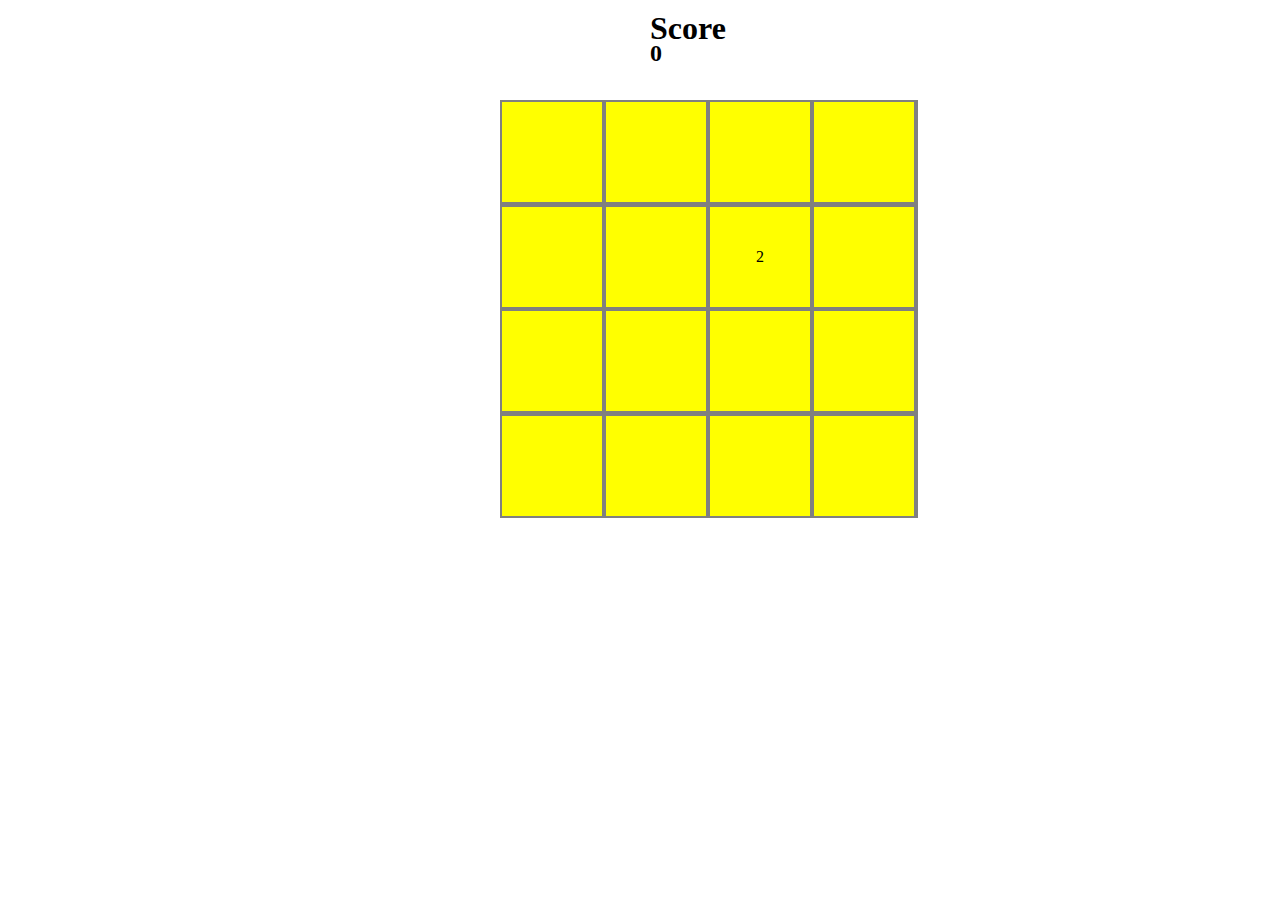
==== two/index.html @ eec3b034 "game scoreboard added" ====
<!DOCTYPE html>
<html>
<head>
	<title>2048</title>
</head>
<link rel="stylesheet" type="text/css" href="index.css">

<body>
   <h1 id="scorehead">Score</h1>
   <h2 id="score"></h2>
   <main id="main">
   	  <div id="0"> 
   	  </div>
   	  <div id="1"> 
   	  </div>
   	  <div id="2">
   	  </div>
   	   <div id="3">
   	  </div>
   	  <div id="4">
   	  </div>
   	   <div id="5">
   	  </div>
   	   <div id="6">
   	  </div>
   	   <div id="7">
   	  </div>
   	  <div id="8">
   	  </div> 
   	   <div id="9">
   	  </div>
   	   <div id="10">
   	  </div>
   	   <div id="11">
   	  </div>
   	   <div id="12">
   	  </div>
   	   <div id="13">
   	  </div>
   	   <div id="14">
   	  </div>
   	   <div id="15">
   	  </div>	 
   <main>
</body>
 <script src="index.js"></script>
</html>
---- two/index.css ----
*{
	padding: 0px;
	margin: 0px;
}
body{
	width: 100%px;
	height: 600px;
}
#main{
   width: 418px;
   height: 418px;
   position: absolute;
   background-color: grey;
   left:500px;
   top:100px;
   display: flex;
   flex-wrap: wrap;
}
div{
   background-color:yellow;
   width: 100px;
   height: 100px;
   margin: 2px;
   display: flex;
   justify-content: center;
   align-items: center;
}
#scorehead{
	top:10px;
	left:650px;
	position: absolute;
}
#score{
	top:40px;
	left: 650px;
	position: absolute;
}
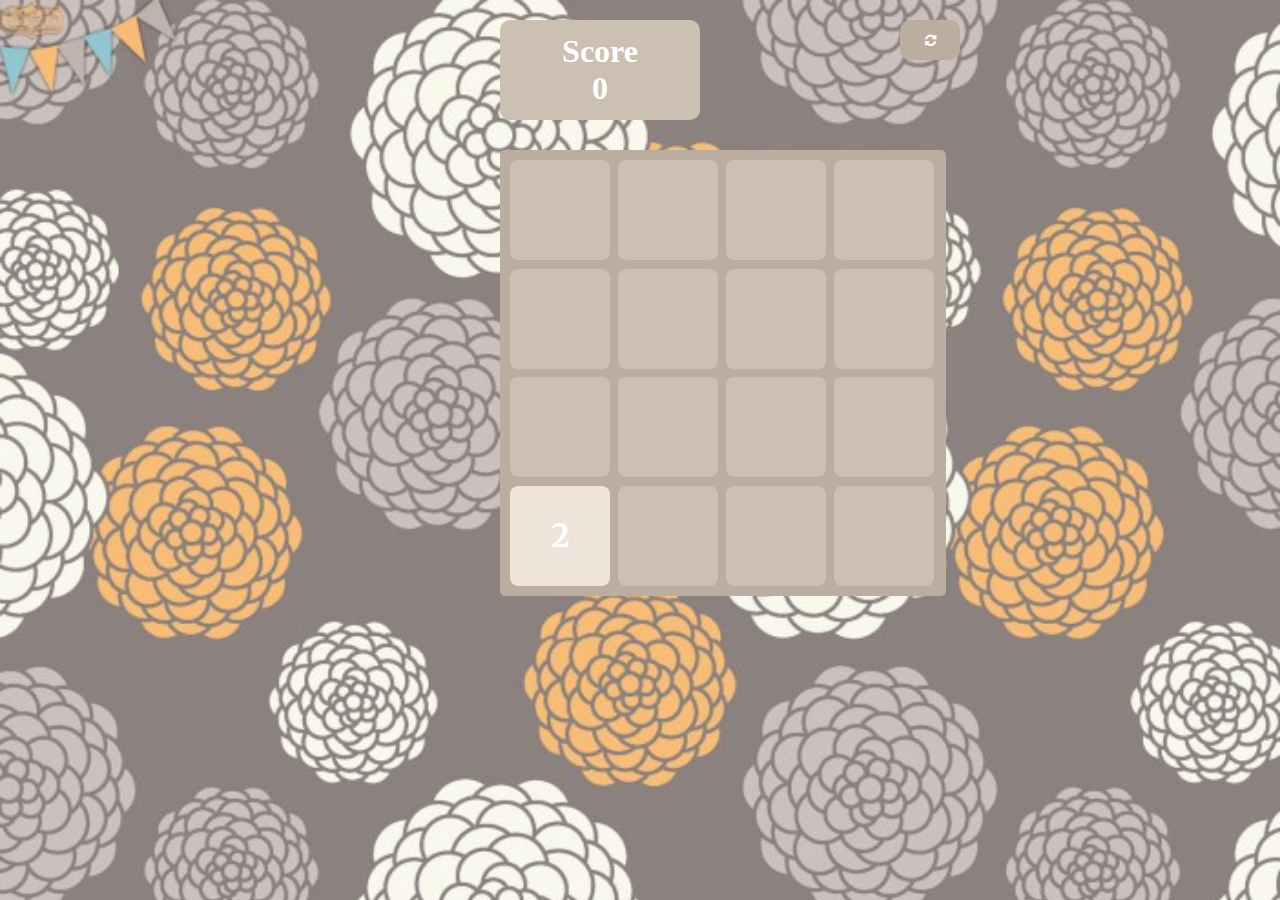
==== commit cb0ca5d7: "final comit" ====
--- a/two/index.html
+++ b/two/index.html
@@ -4,10 +4,16 @@
 	<title>2048</title>
 </head>
 <link rel="stylesheet" type="text/css" href="index.css">
+<link rel="stylesheet" href="font-awesome-4.7.0/css/font-awesome.min.css">
+<link href="https://fonts.googleapis.com/css?family=Merriweather" rel="stylesheet">
+<link href="https://fonts.googleapis.com/css?family=Anton" rel="stylesheet">
 
 <body>
-   <h1 id="scorehead">Score</h1>
-   <h2 id="score"></h2>
+   <section class="scoreme">
+       <h1 id="scorehead">Score</h1>
+       <h1 id="score"></h1>
+   </section>
+   <button id="reply"><i class="fa fa-refresh" aria-hidden="true"></i></button>
    <main id="main">
    	  <div id="0"> 
    	  </div>
--- a/two/index.css
+++ b/two/index.css
@@ -5,33 +5,64 @@
 body{
 	width: 100%px;
 	height: 600px;
+	background: url('images/back.jpg');
+	background-size: cover;
+
 }
 #main{
-   width: 418px;
-   height: 418px;
+   width: 434px;
+   height: 434px;
    position: absolute;
-   background-color: grey;
+   background-color:#BBADA0;
+   border: 6px solid #BBADA0;
+   border-radius: 5px;
    left:500px;
-   top:100px;
+   top:150px;
    display: flex;
    flex-wrap: wrap;
 }
 div{
-   background-color:yellow;
+   background-color: #CCC0B3;
+   border-radius: 8px;
    width: 100px;
    height: 100px;
-   margin: 2px;
+   margin: 4px;
    display: flex;
    justify-content: center;
    align-items: center;
 }
 #scorehead{
-	top:10px;
-	left:650px;
-	position: absolute;
+	color:#fff;
 }
 #score{
-	top:40px;
-	left: 650px;
+	color: #fff;
+}
+#main h1{
+	color: white;
+	font-family: 'Merriweather', serif;
+}
+#reply{
+	color: white;
+	background-color: #BBADA0;
 	position: absolute;
+	margin-top: 20px;
+	left: 900px;
+	width: 60px;
+	height: 40px;
+	border-radius: 10px;
+	border: none;
 }
+.scoreme{
+	position: absolute;
+	left: 500px;
+	top:20px;
+	width: 200px;
+	height: 100px;
+	border: none;
+	background-color: #CCC0B3;
+	border-radius: 10px;
+	display: flex;
+	flex-direction: column;
+	justify-content: center;
+	align-items: center;
+}
